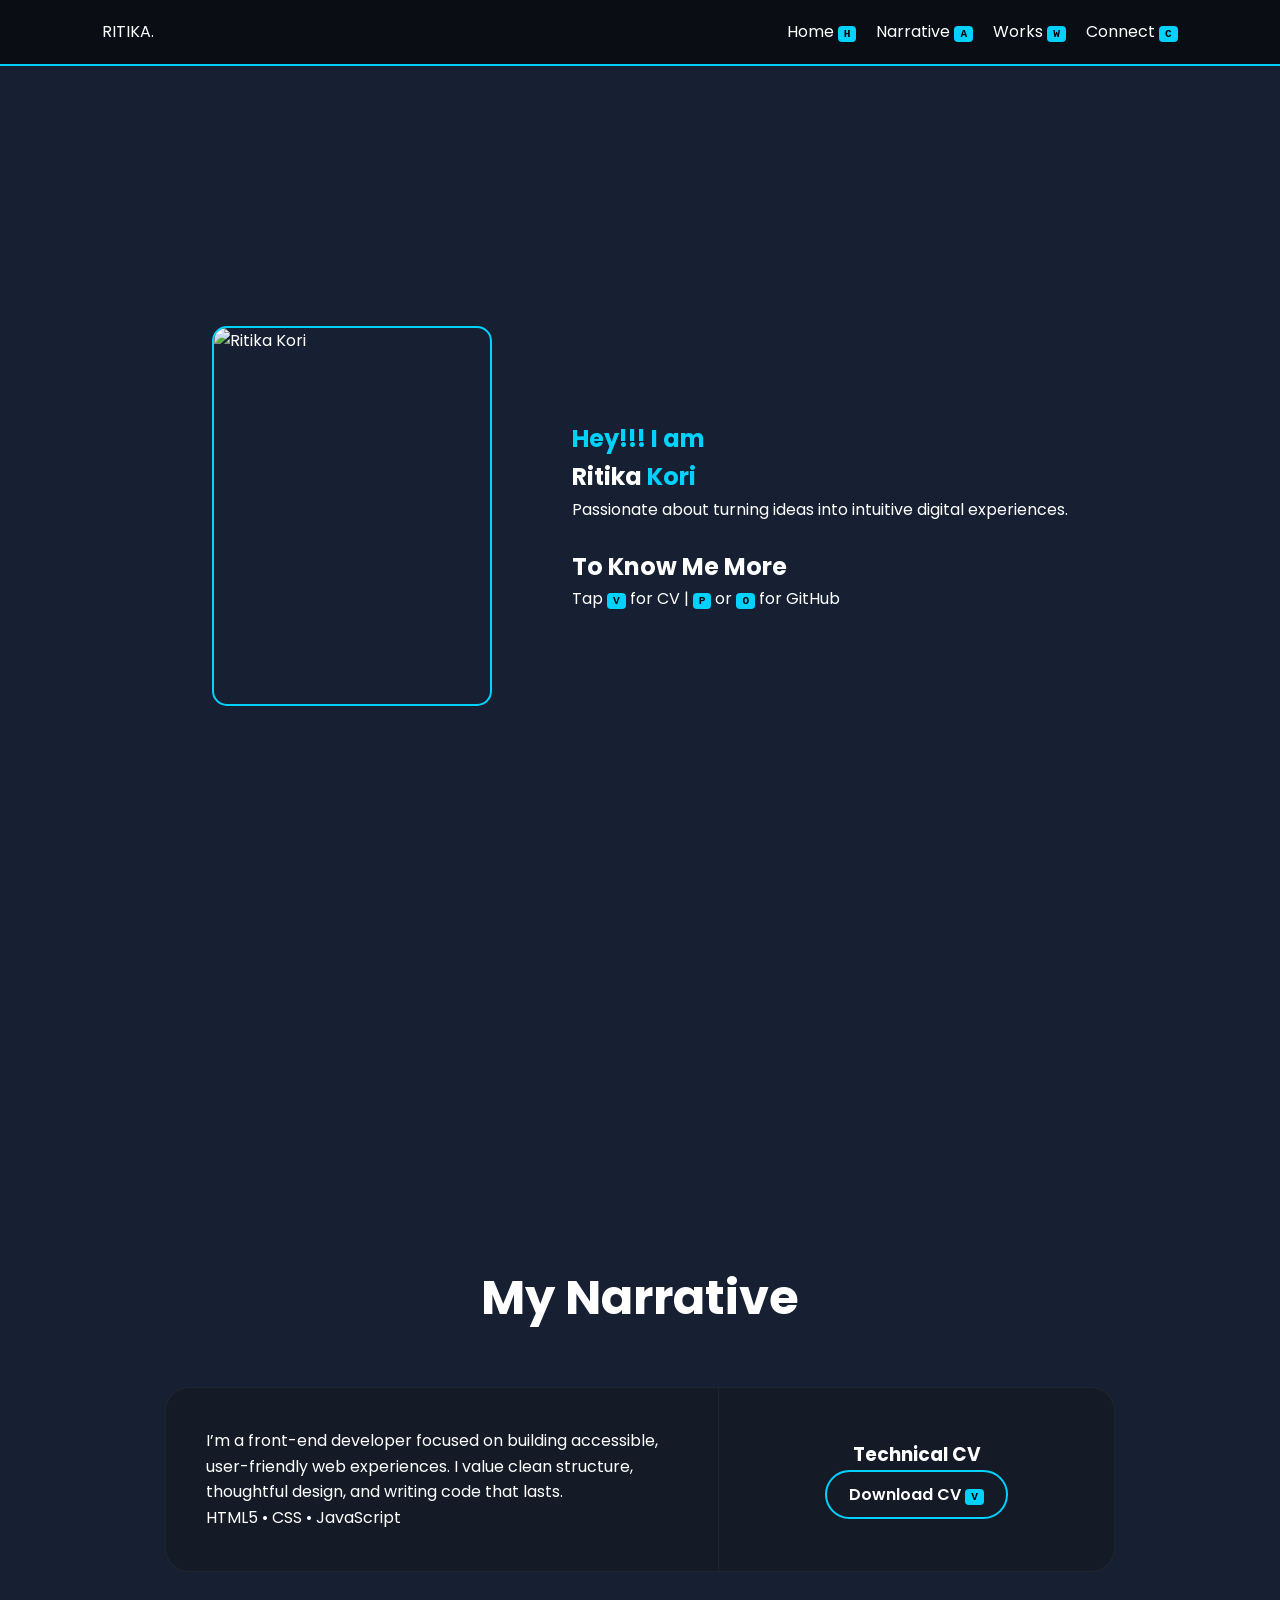
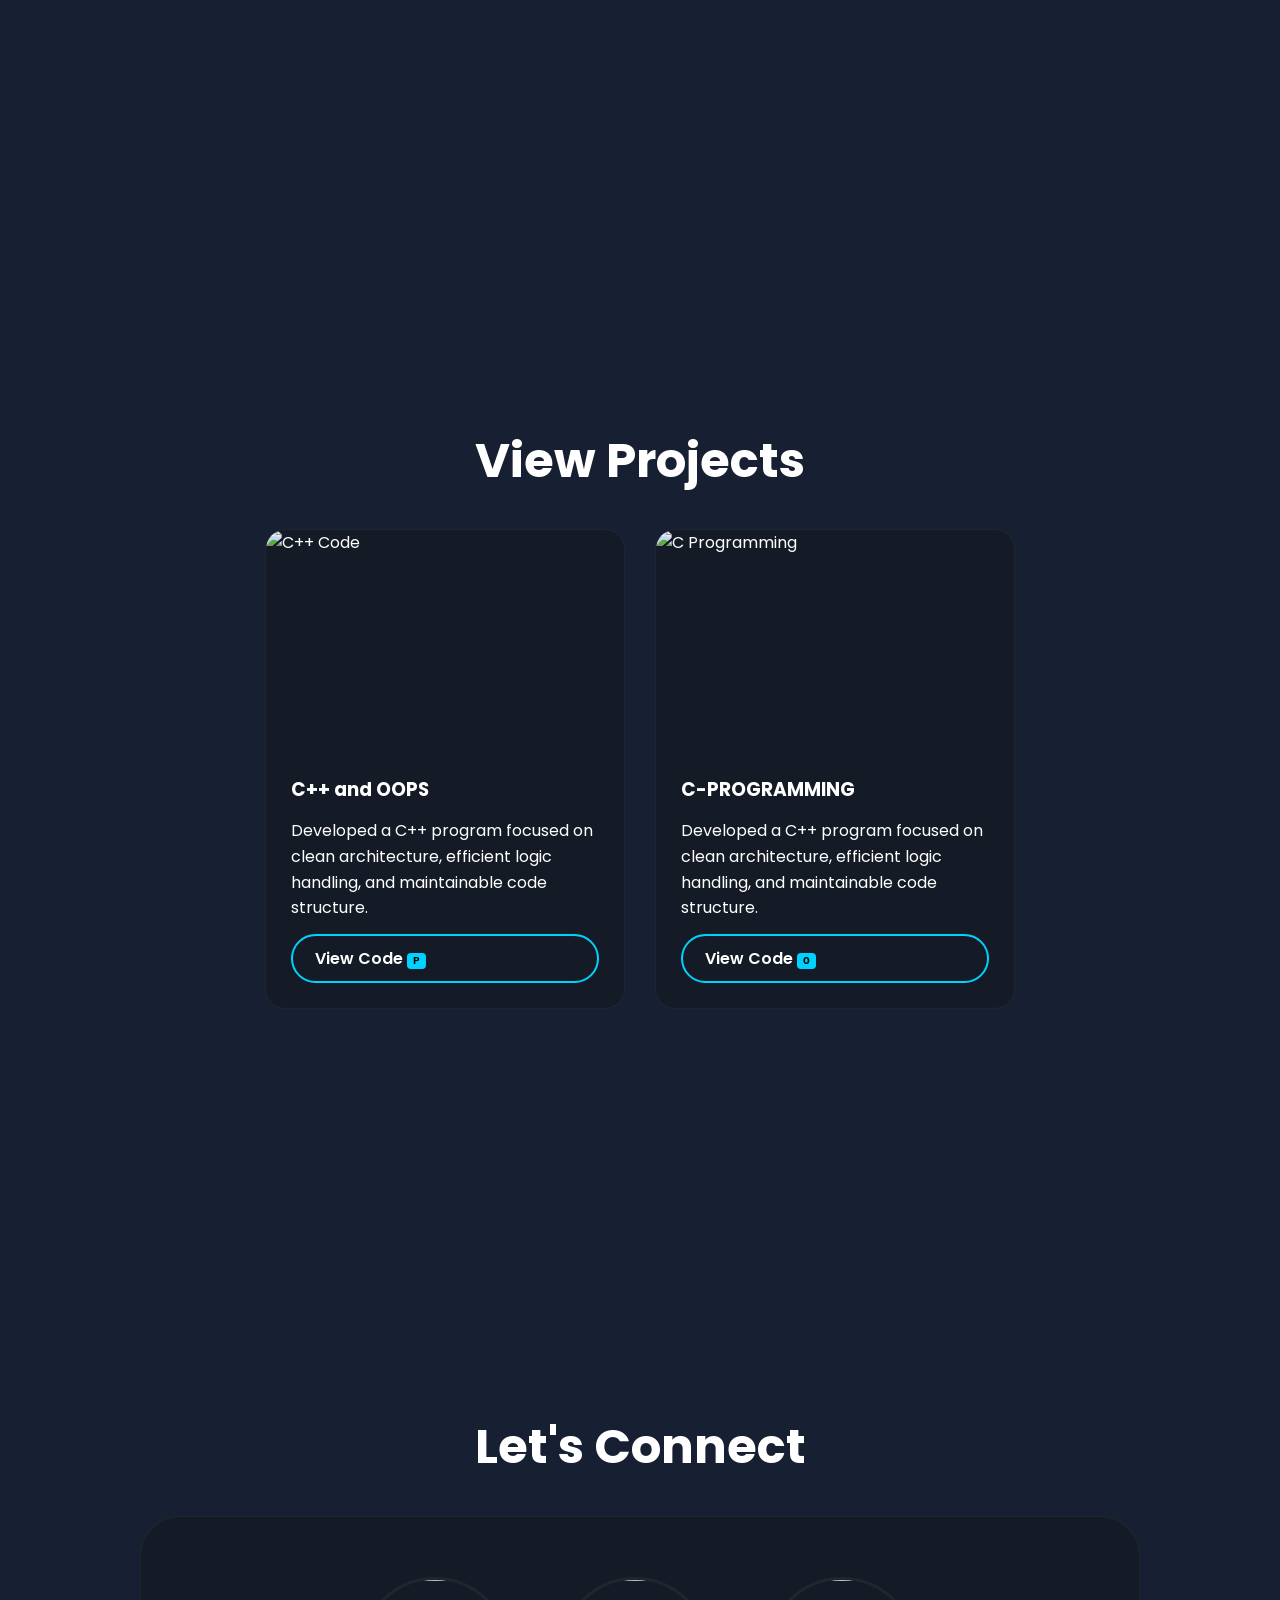
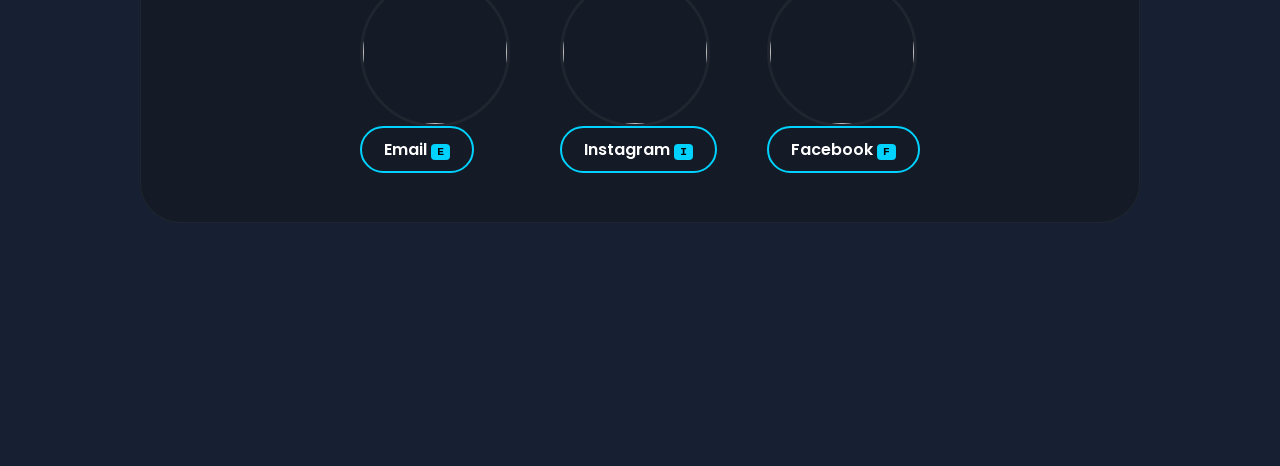
==== index.html @ 079aa947 "Add files via upload" ====
<!DOCTYPE html>
<html lang="en">
<head>
    <meta charset="UTF-8">
    <meta name="viewport" content="width=device-width, initial-scale=1.0">
    <title>Ritika Kori</title>
    <link href="https://fonts.googleapis.com/css2?family=Poppins:wght@300;400;600&display=swap" rel="stylesheet">
    <link rel="stylesheet" href="https://cdnjs.cloudflare.com/ajax/libs/font-awesome/6.0.0/css/all.min.css">
    <link rel="stylesheet" href="style.css">
</head>
<body>

    <nav>
        <div class="logo">RITIKA<span>.</span></div>
        <ul>
            <li>Home <kbd>H</kbd></li>
            <li>Narrative <kbd>A</kbd></li>
            <li>Works <kbd>W</kbd></li>
            <li>Connect <kbd>C</kbd></li>
        </ul>
    </nav>

    <section id="home" class="hero">
        <div class="profile-wrapper">
            <div class="profile-container">
                <img src="C:\Users\atharva\OneDrive\Documents\portfolio\myimage.jpeg" alt="Ritika Kori" class="profile-img">
            </div>
        </div>
        <div class="content hero-text-right">
            <h1><span class="highlight">Hey!!! I am</span></h1>
            <h1> Ritika <span class="highlight">Kori</span></h1>
            <p class="tagline">Passionate about turning ideas into intuitive digital experiences.</p><br>
           <h2> <p class="tagline">To Know Me More</p></h2>
            <p class="instruction-text">Tap <kbd>V</kbd> for CV | <kbd>P</kbd> or <kbd>O</kbd> for GitHub</p>
        </div>
    </section>

    <section id="about">
        <h2 class="section-title">My Narrative</h2>
        <div class="about-wrapper">
            <div class="bio-side">
                <p>I’m a front-end developer focused on building accessible, user-friendly web experiences. I value clean structure, thoughtful design, and writing code that lasts.</p>
                <div class="skills-mini">
                    <span><i ></i> HTML5</span> • 
                    <span><i ></i> CSS</span> • 
                    <span><i ></i> JavaScript</span>
                </div>
            </div>
            <div class="resume-side">
                <h3>Technical CV</h3>
                <a href="ritika_resume.pdf" download id="resumeLink" class="resume-btn">Download CV <kbd>V</kbd></a>
            </div>
        </div>
    </section>

    <section id="works">
        <h2 class="section-title">View Projects</h2>
        <div class="card-container">
            <div class="glass-card project">
                <div class="project-image">
                    <img src="C:\Users\atharva\OneDrive\Documents\project 3\c++.webp" alt="C++ Code">
                </div>
                <div class="project-content">
                    <h3>C++ and OOPS </h3>
                    <p>Developed a C++ program focused on clean architecture, efficient logic handling, and maintainable code structure. </p>
                    <a href="https://github.com/ritika-09-star/C-AND-OOPS" target="_blank" id="proj1" class="github-btn">View Code <kbd>P</kbd></a>
                </div>
            </div>

            <div class="glass-card project">
                <div class="project-image">
                    <img src="C:\Users\atharva\OneDrive\Documents\project 3\c.jpg" alt="C Programming">
                </div>
                <div class="project-content">
                    <h3> C-PROGRAMMING</h3>
                    <p>Developed a C++ program focused on clean architecture, efficient logic handling, and maintainable code structure.</p>
                    <a href="https://github.com/ritika-09-star/C-PROGRAMMING" target="_blank" id="proj2" class="github-btn">View Code <kbd>O</kbd></a>
                </div>
            </div>
        </div>
    </section>

    <section id="connect">
        <h2 class="section-title">Let's Connect</h2>
        <div class="social-hub-box">
            <div class="contact-item">
                <div class="contact-circle"><img src="https://images.unsplash.com/photo-1596524430615-b46475ddff6e?auto=format&fit=crop&w=400&q=80"></div>
                <a href="rkori4925@gmail.com" id="emailLink" class="contact-link">Email <kbd>E</kbd></a>
            </div>
            <div class="contact-item">
                <div class="contact-circle"><img src="https://images.unsplash.com/photo-1611262588024-d12430b98920?auto=format&fit=crop&w=400&q=80"></div>
                <a href="https://www.instagram.com/riurajput9207?igsh=MTRoZ3YycWExODI2Yg==" target="_blank" id="instaLink" class="contact-link">Instagram <kbd>I</kbd></a>
            </div>
            <div class="contact-item">
                <div class="contact-circle"><img src="https://images.unsplash.com/photo-1633356122544-f134324a6cee?auto=format&fit=crop&w=400&q=80"></div>
                <a href="https://www.facebook.com/share/1NHHo7VzSM/" target="_blank" id="fbLink" class="contact-link">Facebook <kbd>F</kbd></a>
            </div>
        </div>
    </section>

    <script src="script.js"></script>
</body>
</html>
---- style.css ----
:root {
    --bg-color: #162032; 
    --accent: #00d2ff;   
    --text: #ffffff;
    --card-bg: rgba(22, 27, 34, 0.7);
    --border-color: rgba(48, 54, 61, 0.4);
}

* { margin: 0; padding: 0; box-sizing: border-box; }
body { font-family: 'Poppins', sans-serif; background-color: var(--bg-color); color: var(--text); line-height: 1.6; scroll-behavior: smooth; }


nav { display: flex; justify-content: space-between; align-items: center; padding: 1.2rem 8%; background: rgba(10, 14, 20, 0.95); border-bottom: 2px solid var(--accent); position: sticky; top: 0; z-index: 1000; backdrop-filter: blur(15px); }
nav ul { display: flex; list-style: none; gap: 20px; }
kbd { background: var(--accent); color: #000; padding: 2px 6px; border-radius: 4px; font-size: 0.7rem; font-weight: bold; }


.hero { display: flex; flex-direction: row; align-items: center; justify-content: center; gap: 80px; min-height: 100vh; padding: 0 10%; }
.profile-container { position: relative; width: 280px; height: 380px; animation: float 6s ease-in-out infinite; z-index: 10; border: 2px solid var(--accent); border-radius: 15px; overflow: hidden; }
.profile-img { width: 100%; height: 100%; object-fit: cover; }
@keyframes float { 0%, 100% { transform: translateY(0); } 50% { transform: translateY(-20px); } }


.about-wrapper { display: flex; flex-wrap: wrap; background: var(--card-bg); border: 1px solid var(--border-color); border-radius: 24px; max-width: 950px; overflow: hidden; margin-top: 20px; }
.bio-side { flex: 1.5; padding: 40px; border-right: 1px solid var(--border-color); text-align: left; }
.resume-side { flex: 1; padding: 40px; display: flex; flex-direction: column; align-items: center; justify-content: center; }


section { padding: 100px 10%; display: flex; flex-direction: column; align-items: center; }
.section-title { font-size: 3rem; margin-bottom: 30px; }
.card-container { display: flex; flex-wrap: wrap; justify-content: center; gap: 30px; width: 100%; }

.glass-card.project { 
    width: 360px; 
    height: 480px; 
    background: var(--card-bg); 
    border: 1px solid var(--border-color); 
    border-radius: 20px; 
    overflow: hidden; 
    display: flex;
    flex-direction: column;
}
.project-image { height: 220px; width: 100%; }
.project-image img { width: 100%; height: 100%; object-fit: cover; }
.project-content { padding: 25px; flex-grow: 1; display: flex; flex-direction: column; justify-content: space-between; }


.social-hub-box { display: flex; flex-wrap: wrap; justify-content: center; gap: 50px; background: var(--card-bg); padding: 60px; border-radius: 40px; border: 1px solid var(--border-color); width: 100%; max-width: 1000px; }
.contact-circle { width: 150px; height: 150px; border-radius: 50%; border: 3px solid var(--border-color); overflow: hidden; margin-bottom: 10px; }
.contact-circle img { width: 100%; height: 100%; object-fit: cover; filter: grayscale(100%); transition: 0.4s; }
.contact-item:hover .contact-circle img { filter: grayscale(0%); }


.highlight { color: var(--accent); }
.github-btn, .resume-btn, .contact-link { padding: 10px 22px; border: 2px solid var(--accent); border-radius: 50px; color: #fff; text-decoration: none; font-weight: 600; transition: 0.3s; }
.github-btn:hover, .resume-btn:hover, .contact-link:hover { background: var(--accent); color: #000; }

section {
  height: 100vh;
  display: flex;
  align-items: center;
  justify-content: center;
}
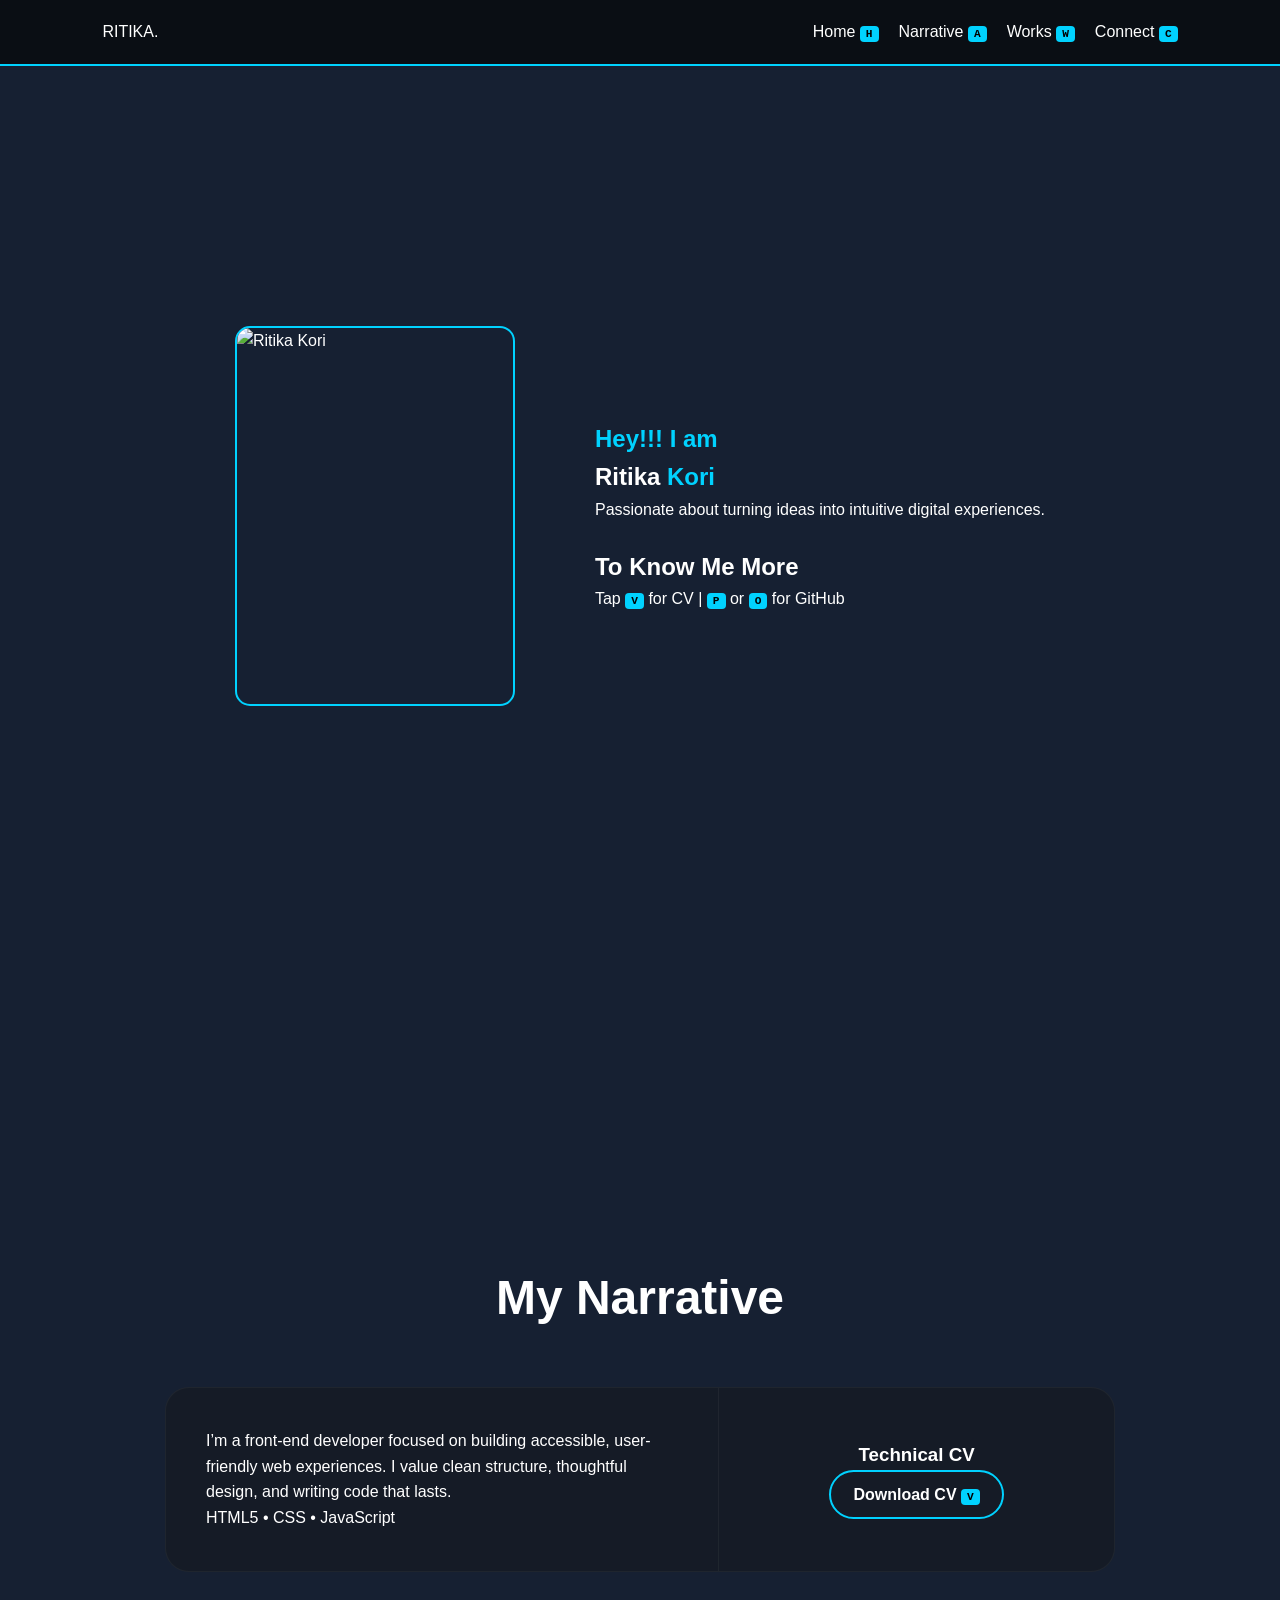
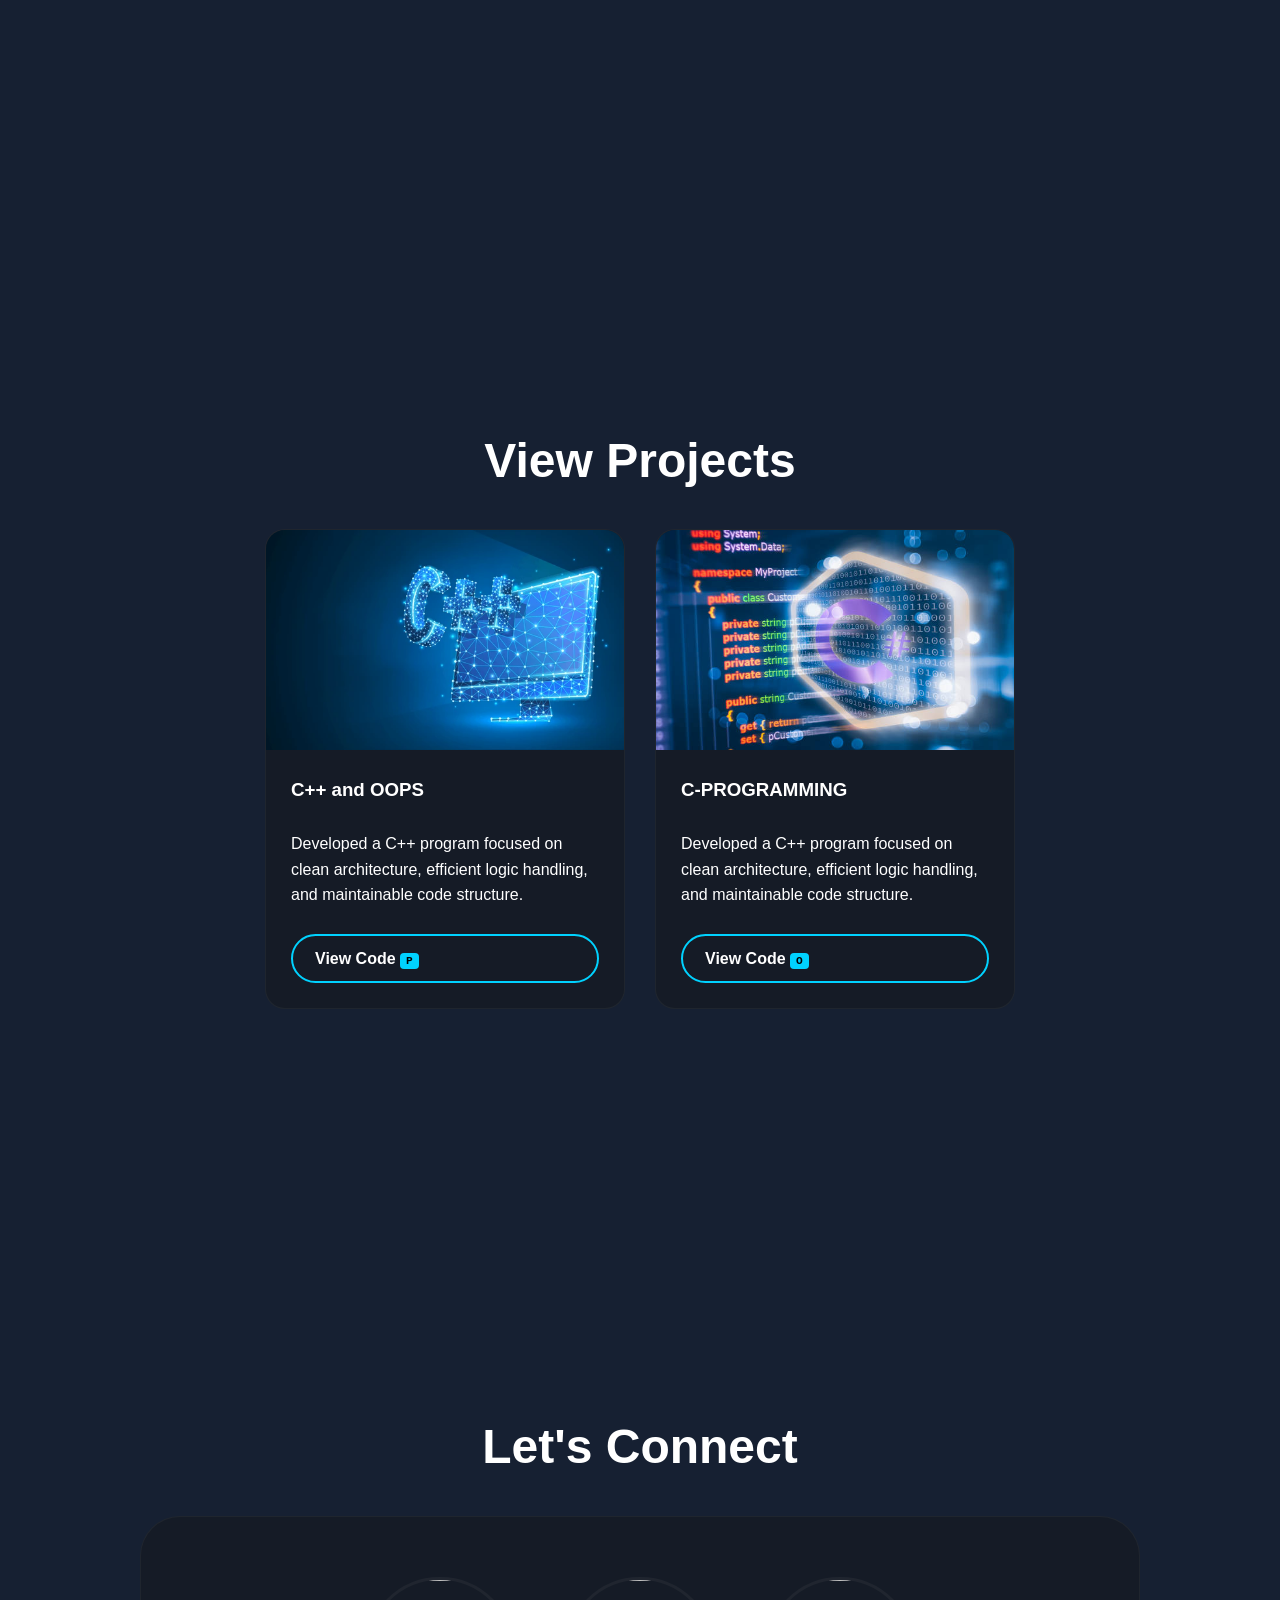
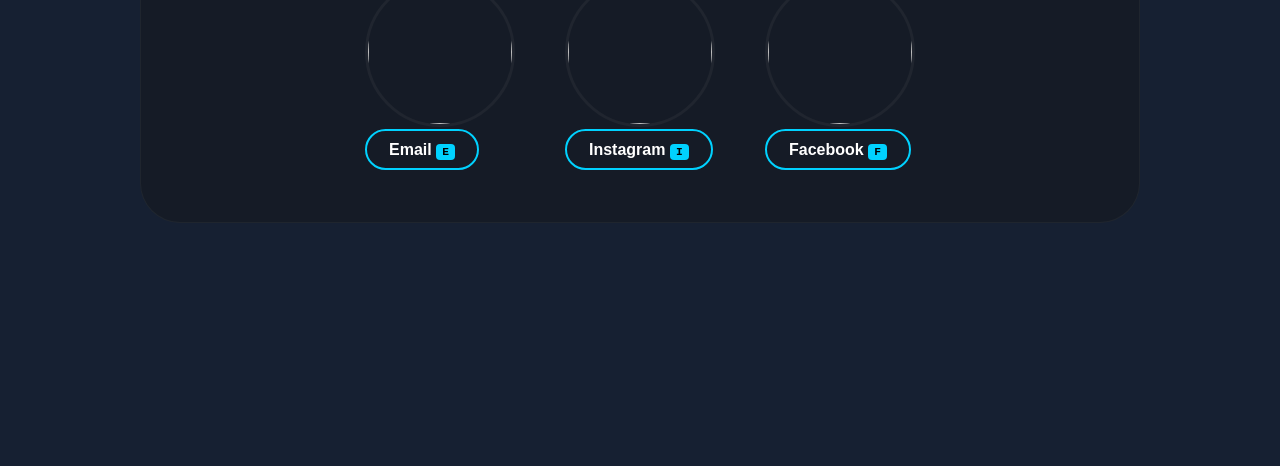
==== commit ef80d183: "Fix HTML structure and update image paths" ====
--- a/index.html
+++ b/index.html
@@ -4,7 +4,7 @@
     <meta charset="UTF-8">
     <meta name="viewport" content="width=device-width, initial-scale=1.0">
     <title>Ritika Kori</title>
-    <link href="https://fonts.googleapis.com/css2?family=Poppins:wght@300;400;600&display=swap" rel="stylesheet">
+    <link href="portfolio/myimage.jpeg" rel="stylesheet">
     <link rel="stylesheet" href="https://cdnjs.cloudflare.com/ajax/libs/font-awesome/6.0.0/css/all.min.css">
     <link rel="stylesheet" href="style.css">
 </head>
@@ -58,7 +58,7 @@
         <div class="card-container">
             <div class="glass-card project">
                 <div class="project-image">
-                    <img src="C:\Users\atharva\OneDrive\Documents\project 3\c++.webp" alt="C++ Code">
+                    <img src="portfolio\c++.webp" alt="C++ Code">
                 </div>
                 <div class="project-content">
                     <h3>C++ and OOPS </h3>
@@ -69,7 +69,7 @@
 
             <div class="glass-card project">
                 <div class="project-image">
-                    <img src="C:\Users\atharva\OneDrive\Documents\project 3\c.jpg" alt="C Programming">
+                    <img src="portfolio/c.jpg" alt="C Programming">
                 </div>
                 <div class="project-content">
                     <h3> C-PROGRAMMING</h3>
@@ -100,4 +100,5 @@
 
     <script src="script.js"></script>
 </body>
-</html>+
+</html>
